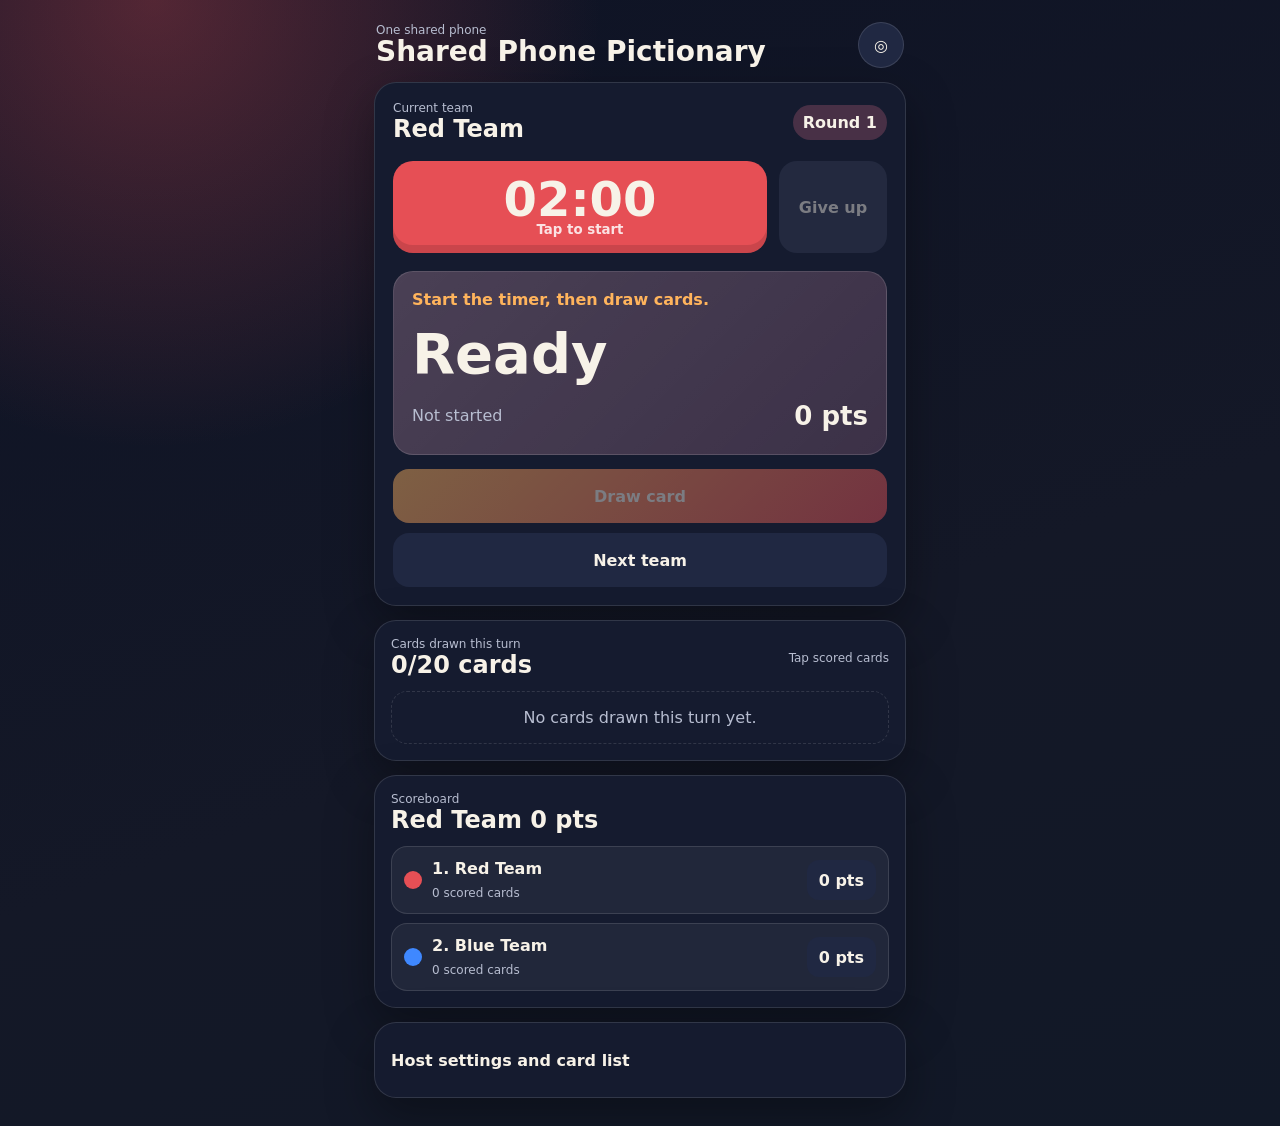
==== index.html @ 953c6c16 "Internationalize shared phone pictionary" ====
<!doctype html>
<html lang="en">
  <head>
    <meta charset="utf-8" />
    <meta name="viewport" content="width=device-width, initial-scale=1, viewport-fit=cover" />
    <meta name="theme-color" content="#0e1325" />
    <title>Shared Phone Pictionary</title>
    <link rel="stylesheet" href="styles.css" />
  </head>
  <body>
    <main class="app" id="app">
      <section class="hero">
        <div>
          <p class="kicker">One shared phone</p>
          <h1>Shared Phone Pictionary</h1>
        </div>
        <button class="icon-button" id="themeButton" type="button" aria-label="Switch team color">◎</button>
      </section>

      <section class="turn-card" aria-live="polite">
        <div class="turn-top">
          <div>
            <p class="label">Current team</p>
            <h2 id="currentTeam">Red Team</h2>
          </div>
          <div class="round-pill" id="roundStatus">Round 1</div>
        </div>

        <div class="timer-row">
          <button class="timer" id="timerButton" type="button" aria-label="Start or pause timer">
            <span id="timeLeft">02:00</span>
            <small id="timerHint">Tap to start</small>
          </button>
          <button class="give-up" id="giveUpButton" type="button">Give up</button>
        </div>

        <article class="prompt" id="promptPanel">
          <div class="prompt-image" id="promptImage" hidden></div>
          <p id="promptCategory">Start the timer, then draw cards.</p>
          <h3 id="promptText">Ready</h3>
          <div class="prompt-meta">
            <span id="promptDifficulty">Not started</span>
            <strong id="promptScore">0 pts</strong>
          </div>
        </article>

        <button class="primary" id="drawButton" type="button" disabled>Draw card</button>
        <button class="secondary" id="nextButton" type="button">Next team</button>
      </section>

      <section class="panel">
        <div class="panel-head">
          <div>
            <p class="label">Cards drawn this turn</p>
            <h2><span id="turnCount">0</span>/<span id="turnLimit">20</span> cards</h2>
          </div>
          <span class="subtle">Tap scored cards</span>
        </div>
        <div class="drawn-list" id="drawnList"></div>
      </section>

      <section class="panel">
        <div class="panel-head">
          <div>
            <p class="label">Scoreboard</p>
            <h2 id="leaderTitle">Red Team starts</h2>
          </div>
        </div>
        <div class="scoreboard" id="scoreboard"></div>
      </section>

      <details class="host">
        <summary>Host settings and card list</summary>
        <div class="host-note">
          Defaults now reset old saved settings on this phone. Custom card edits still save on this browser.
        </div>
        <div class="host-grid">
          <label>Teams
            <input id="teamCountInput" type="number" min="2" max="8" value="2" />
          </label>
          <label>Cards per turn
            <input id="limitInput" type="number" min="1" max="30" value="20" />
          </label>
          <label>Seconds
            <input id="timeInput" type="number" min="15" max="600" value="120" />
          </label>
          <label>Rounds
            <select id="roundInput">
              <option value="0">Unlimited</option>
              <option value="1">1 round</option>
              <option value="2">2 rounds</option>
              <option value="3">3 rounds</option>
              <option value="5">5 rounds</option>
            </select>
          </label>
        </div>
        <div class="host-actions">
          <button id="applySettings" type="button">Apply settings</button>
          <button id="resetGame" type="button">Reset game</button>
          <button id="resetDefaults" type="button">Reset to default setup</button>
        </div>

        <div class="team-editor">
          <p class="label">Team names</p>
          <div id="teamNameList"></div>
        </div>

        <div class="library">
          <div class="panel-head">
            <div>
              <p class="label">Card library</p>
              <h2><span id="libraryCount">999</span> cards</h2>
            </div>
          </div>
          <input id="cardSearch" type="search" placeholder="Search cards" />
          <div class="card-form">
            <input id="newCardText" type="text" placeholder="New prompt" />
            <select id="newCardCategory"></select>
            <select id="newCardScore"></select>
            <button id="addCard" type="button">Add card</button>
          </div>
          <div class="library-list" id="libraryList"></div>
        </div>
      </details>
    </main>
    <script src="app.js?v=20260805-english-cards"></script>
  </body>
</html>
---- styles.css ----
:root {
  --bg: #0e1325;
  --surface: #171d33;
  --surface-2: #202842;
  --text: #f7f2e8;
  --muted: #b7bdd0;
  --accent: #e64f55;
  --accent-2: #ffb45c;
  --line: rgba(255, 255, 255, 0.12);
  --shadow: 0 18px 48px rgba(0, 0, 0, 0.34);
  font-family: system-ui, -apple-system, BlinkMacSystemFont, "Segoe UI", sans-serif;
}

* {
  box-sizing: border-box;
}

body {
  margin: 0;
  min-height: 100vh;
  background:
    radial-gradient(circle at 12% 0%, color-mix(in srgb, var(--accent) 32%, transparent), transparent 28rem),
    linear-gradient(160deg, var(--bg), #141827 58%, #111827);
  color: var(--text);
}

button,
input,
select {
  font: inherit;
}

button {
  border: 0;
  color: inherit;
  cursor: pointer;
}

button:disabled {
  cursor: not-allowed;
  opacity: 0.45;
}

.app {
  width: min(100%, 560px);
  margin: 0 auto;
  padding: max(16px, env(safe-area-inset-top)) 14px max(28px, env(safe-area-inset-bottom));
}

.hero {
  display: flex;
  align-items: center;
  justify-content: space-between;
  padding: 6px 2px 14px;
}

.kicker,
.label,
.subtle {
  margin: 0;
  color: var(--muted);
  font-size: 12px;
  letter-spacing: 0;
}

h1,
h2,
h3,
p {
  margin-top: 0;
}

h1 {
  margin-bottom: 0;
  font-size: 28px;
  line-height: 1.1;
}

h2 {
  margin-bottom: 0;
  font-size: 24px;
}

.icon-button {
  width: 46px;
  height: 46px;
  border-radius: 50%;
  background: var(--surface-2);
  box-shadow: inset 0 0 0 1px var(--line);
}

.turn-card,
.panel,
.host {
  background: color-mix(in srgb, var(--surface) 92%, black);
  border: 1px solid var(--line);
  border-radius: 22px;
  box-shadow: var(--shadow);
}

.turn-card {
  padding: 18px;
}

.turn-top,
.timer-row,
.panel-head,
.host-actions {
  display: flex;
  align-items: center;
  justify-content: space-between;
  gap: 12px;
}

.round-pill {
  min-width: 56px;
  padding: 8px 10px;
  border-radius: 999px;
  background: color-mix(in srgb, var(--accent) 20%, var(--surface-2));
  text-align: center;
  font-weight: 800;
}

.timer-row {
  margin: 18px 0;
}

.timer {
  flex: 1;
  min-height: 92px;
  border-radius: 20px;
  background: var(--accent);
  box-shadow: inset 0 -8px 0 rgba(0, 0, 0, 0.12);
  display: grid;
  place-content: center;
}

.timer span {
  display: block;
  font-size: 48px;
  font-weight: 900;
  line-height: 0.95;
}

.timer small {
  color: rgba(255, 255, 255, 0.84);
  font-weight: 700;
}

.give-up {
  width: 108px;
  min-height: 92px;
  border-radius: 18px;
  background: #343b53;
  font-weight: 800;
}

.prompt {
  min-height: 184px;
  padding: 18px;
  border-radius: 20px;
  background:
    linear-gradient(135deg, rgba(255, 255, 255, 0.09), rgba(255, 255, 255, 0.02)),
    color-mix(in srgb, var(--accent) 12%, var(--surface-2));
  border: 1px solid var(--line);
}

.prompt-image {
  width: 100%;
  aspect-ratio: 16 / 10;
  margin-bottom: 14px;
  overflow: hidden;
  border-radius: 16px;
  background: rgba(0, 0, 0, 0.18);
  border: 1px solid var(--line);
}

.prompt-image img {
  display: block;
  width: 100%;
  height: 100%;
  object-fit: cover;
}

.prompt p {
  color: var(--accent-2);
  font-weight: 800;
}

.prompt h3 {
  margin: 12px 0 18px;
  font-size: clamp(34px, 12vw, 56px);
  line-height: 1.03;
  overflow-wrap: anywhere;
}

.prompt-meta {
  display: flex;
  justify-content: space-between;
  align-items: center;
  color: var(--muted);
}

.prompt-meta strong {
  color: var(--text);
  font-size: 26px;
}

.primary,
.secondary,
.host-actions button,
.card-form button {
  width: 100%;
  min-height: 54px;
  border-radius: 16px;
  font-weight: 900;
}

.primary {
  margin-top: 14px;
  background: linear-gradient(135deg, var(--accent-2), var(--accent));
}

.secondary {
  margin-top: 10px;
  background: var(--surface-2);
}

.panel,
.host {
  margin-top: 14px;
  padding: 16px;
}

.drawn-list,
.scoreboard,
.library-list {
  display: grid;
  gap: 9px;
  margin-top: 12px;
}

.empty {
  color: var(--muted);
  padding: 16px;
  border: 1px dashed var(--line);
  border-radius: 16px;
  text-align: center;
}

.drawn-card,
.score-row,
.library-item {
  display: grid;
  grid-template-columns: 1fr auto;
  gap: 10px;
  align-items: center;
  padding: 12px;
  border-radius: 16px;
  background: rgba(255, 255, 255, 0.055);
  border: 1px solid var(--line);
}

.drawn-card.scored {
  background: color-mix(in srgb, var(--accent) 26%, var(--surface-2));
  border-color: color-mix(in srgb, var(--accent) 70%, white);
}

.card-title {
  margin: 0 0 4px;
  font-weight: 850;
  overflow-wrap: anywhere;
}

.card-info {
  color: var(--muted);
  font-size: 12px;
}

.score-button,
.detail-button,
.mini-button {
  min-height: 40px;
  padding: 0 12px;
  border-radius: 12px;
  background: var(--surface-2);
  font-weight: 850;
}

.score-button.on {
  background: var(--accent-2);
  color: #25170c;
}

.score-row {
  grid-template-columns: auto 1fr auto;
}

.team-dot {
  width: 18px;
  height: 18px;
  border-radius: 50%;
  background: var(--accent);
}

.score-detail {
  grid-column: 1 / -1;
  display: none;
  color: var(--muted);
  font-size: 13px;
  line-height: 1.6;
}

.score-row.open .score-detail {
  display: block;
}

.host summary {
  cursor: pointer;
  font-weight: 900;
  min-height: 42px;
  display: flex;
  align-items: center;
}

.host-grid,
.card-form {
  display: grid;
  grid-template-columns: repeat(2, 1fr);
  gap: 10px;
  margin-top: 12px;
}

label {
  color: var(--muted);
  font-size: 12px;
  font-weight: 800;
}

input,
select {
  width: 100%;
  min-height: 44px;
  margin-top: 5px;
  border: 1px solid var(--line);
  border-radius: 12px;
  background: #11172a;
  color: var(--text);
  padding: 0 12px;
}

.host-actions {
  margin-top: 12px;
  display: grid;
  grid-template-columns: 1fr;
}

.team-editor,
.library {
  margin-top: 18px;
}

#teamNameList {
  display: grid;
  gap: 8px;
  margin-top: 8px;
}

.team-name-row {
  display: grid;
  grid-template-columns: 26px 1fr;
  gap: 8px;
  align-items: center;
}

.team-name-row i {
  width: 22px;
  height: 22px;
  border-radius: 50%;
  background: var(--team-color);
}

.card-form {
  grid-template-columns: 1fr 0.8fr 0.6fr;
}

.card-form button {
  grid-column: 1 / -1;
}

.library-list {
  max-height: 340px;
  overflow: auto;
  padding-right: 2px;
}

.library-item {
  grid-template-columns: auto 1fr auto auto;
}

.library-item input,
.library-item select {
  margin: 0;
}

.card-number {
  min-width: 72px;
  color: var(--accent-2);
  font-size: 12px;
  font-weight: 900;
}

.finished {
  pointer-events: none;
  opacity: 0.72;
}

@media (max-width: 380px) {
  .timer span {
    font-size: 40px;
  }

  .give-up {
    width: 92px;
  }

  .host-grid {
    grid-template-columns: 1fr;
  }

  .library-item {
    grid-template-columns: 1fr auto;
  }

  .library-item input {
    grid-column: 1 / -1;
  }
}
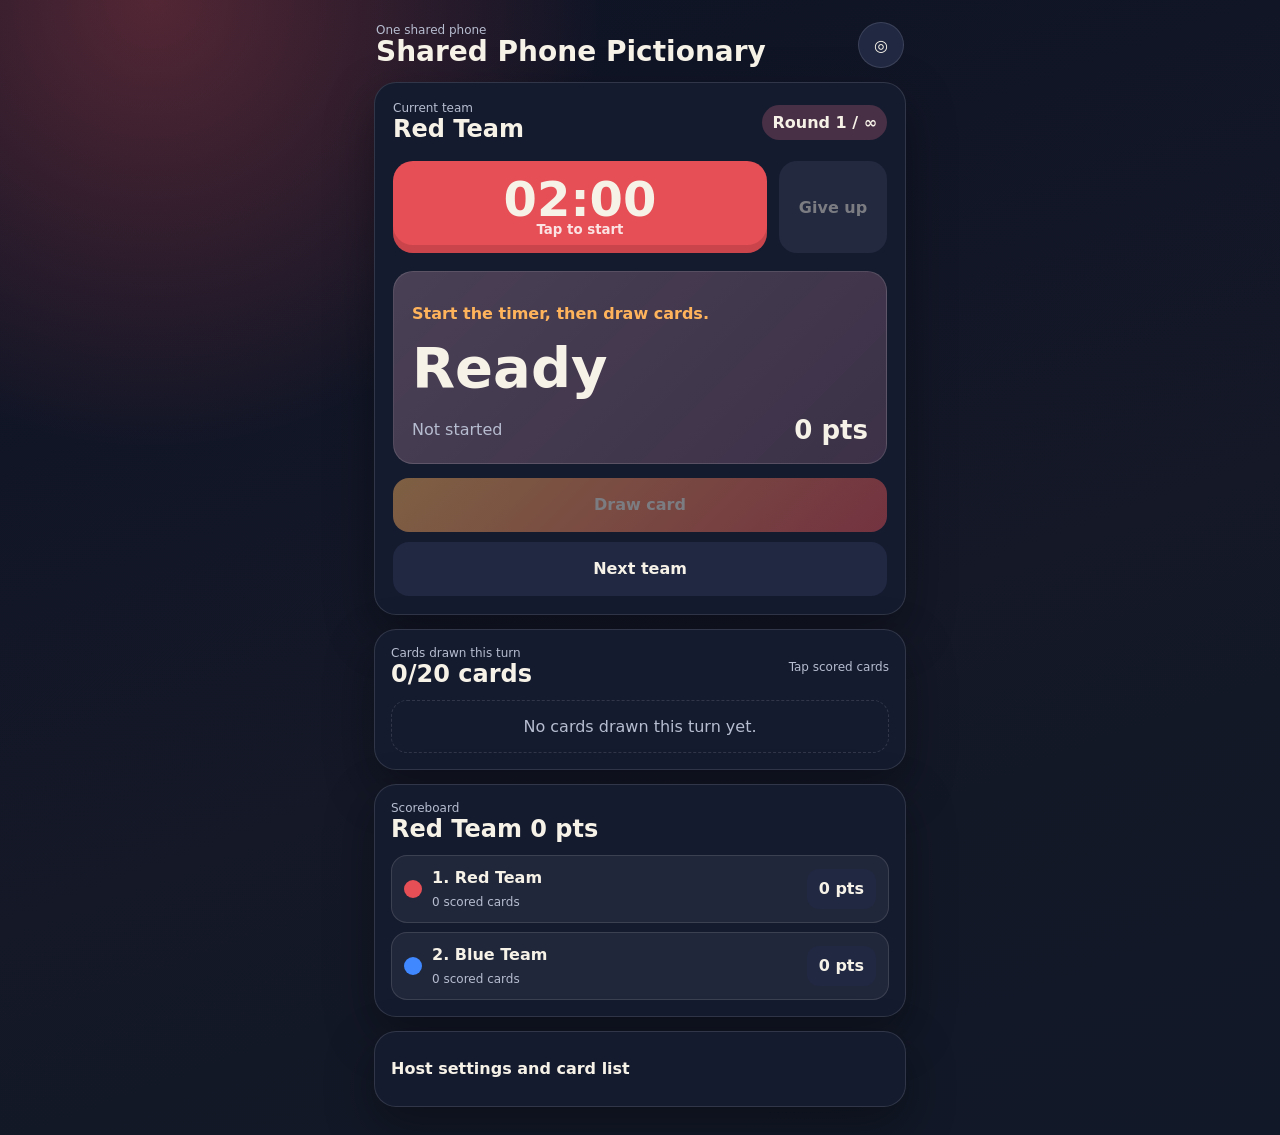
==== commit 06b6874f: "Improve prompts and reference images" ====
--- a/index.html
+++ b/index.html
@@ -123,6 +123,6 @@
         </div>
       </details>
     </main>
-    <script src="app.js?v=20260805-english-cards"></script>
+    <script src="app.js?v=20260805-image-hints"></script>
   </body>
 </html>
--- a/styles.css
+++ b/styles.css
@@ -167,8 +167,14 @@
 
 .prompt-image {
   width: 100%;
-  aspect-ratio: 16 / 10;
   margin-bottom: 14px;
+  display: grid;
+  grid-template-columns: repeat(auto-fit, minmax(128px, 1fr));
+  gap: 10px;
+}
+
+.prompt-image figure {
+  margin: 0;
   overflow: hidden;
   border-radius: 16px;
   background: rgba(0, 0, 0, 0.18);
@@ -178,8 +184,15 @@
 .prompt-image img {
   display: block;
   width: 100%;
-  height: 100%;
+  aspect-ratio: 16 / 10;
   object-fit: cover;
+}
+
+.prompt-image figcaption {
+  padding: 7px 9px;
+  color: var(--muted);
+  font-size: 12px;
+  font-weight: 800;
 }
 
 .prompt p {
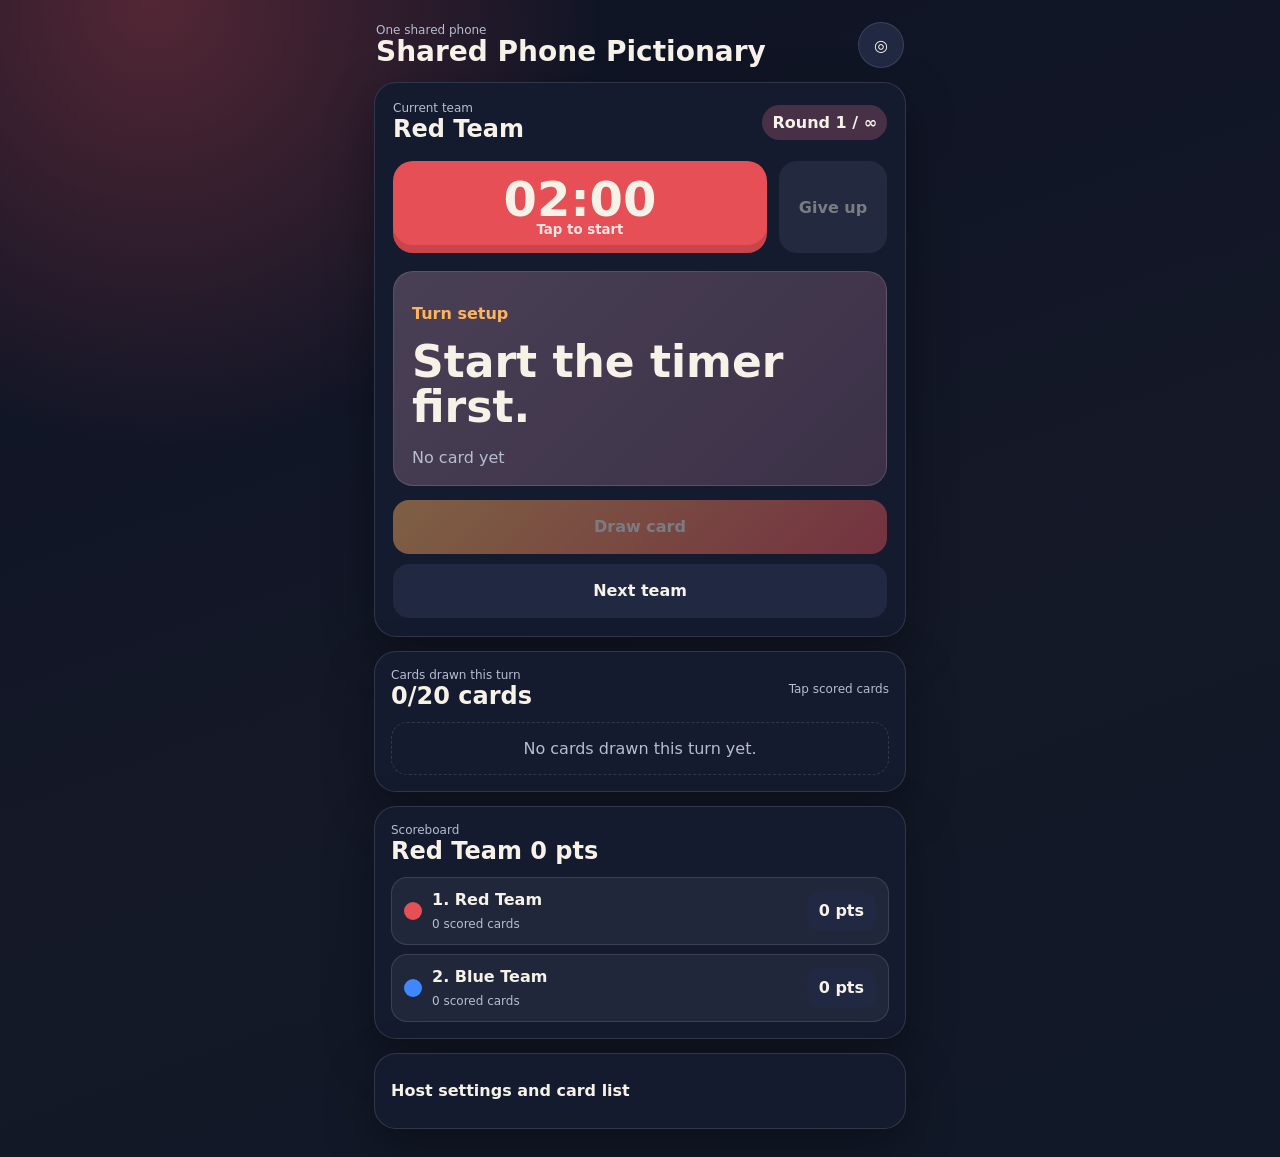
==== commit 34cb3674: "Expand varied prompt deck" ====
--- a/index.html
+++ b/index.html
@@ -109,7 +109,7 @@
           <div class="panel-head">
             <div>
               <p class="label">Card library</p>
-              <h2><span id="libraryCount">999</span> cards</h2>
+              <h2><span id="libraryCount">2500+</span> cards</h2>
             </div>
           </div>
           <input id="cardSearch" type="search" placeholder="Search cards" />
@@ -123,6 +123,6 @@
         </div>
       </details>
     </main>
-    <script src="app.js?v=20260805-image-hints"></script>
+    <script src="app.js?v=20260805-stable-images"></script>
   </body>
 </html>
--- a/styles.css
+++ b/styles.css
@@ -207,6 +207,10 @@
   overflow-wrap: anywhere;
 }
 
+.prompt.waiting h3 {
+  font-size: clamp(30px, 9vw, 44px);
+}
+
 .prompt-meta {
   display: flex;
   justify-content: space-between;
@@ -217,6 +221,10 @@
 .prompt-meta strong {
   color: var(--text);
   font-size: 26px;
+}
+
+.prompt.waiting .prompt-meta strong:empty {
+  display: none;
 }
 
 .primary,
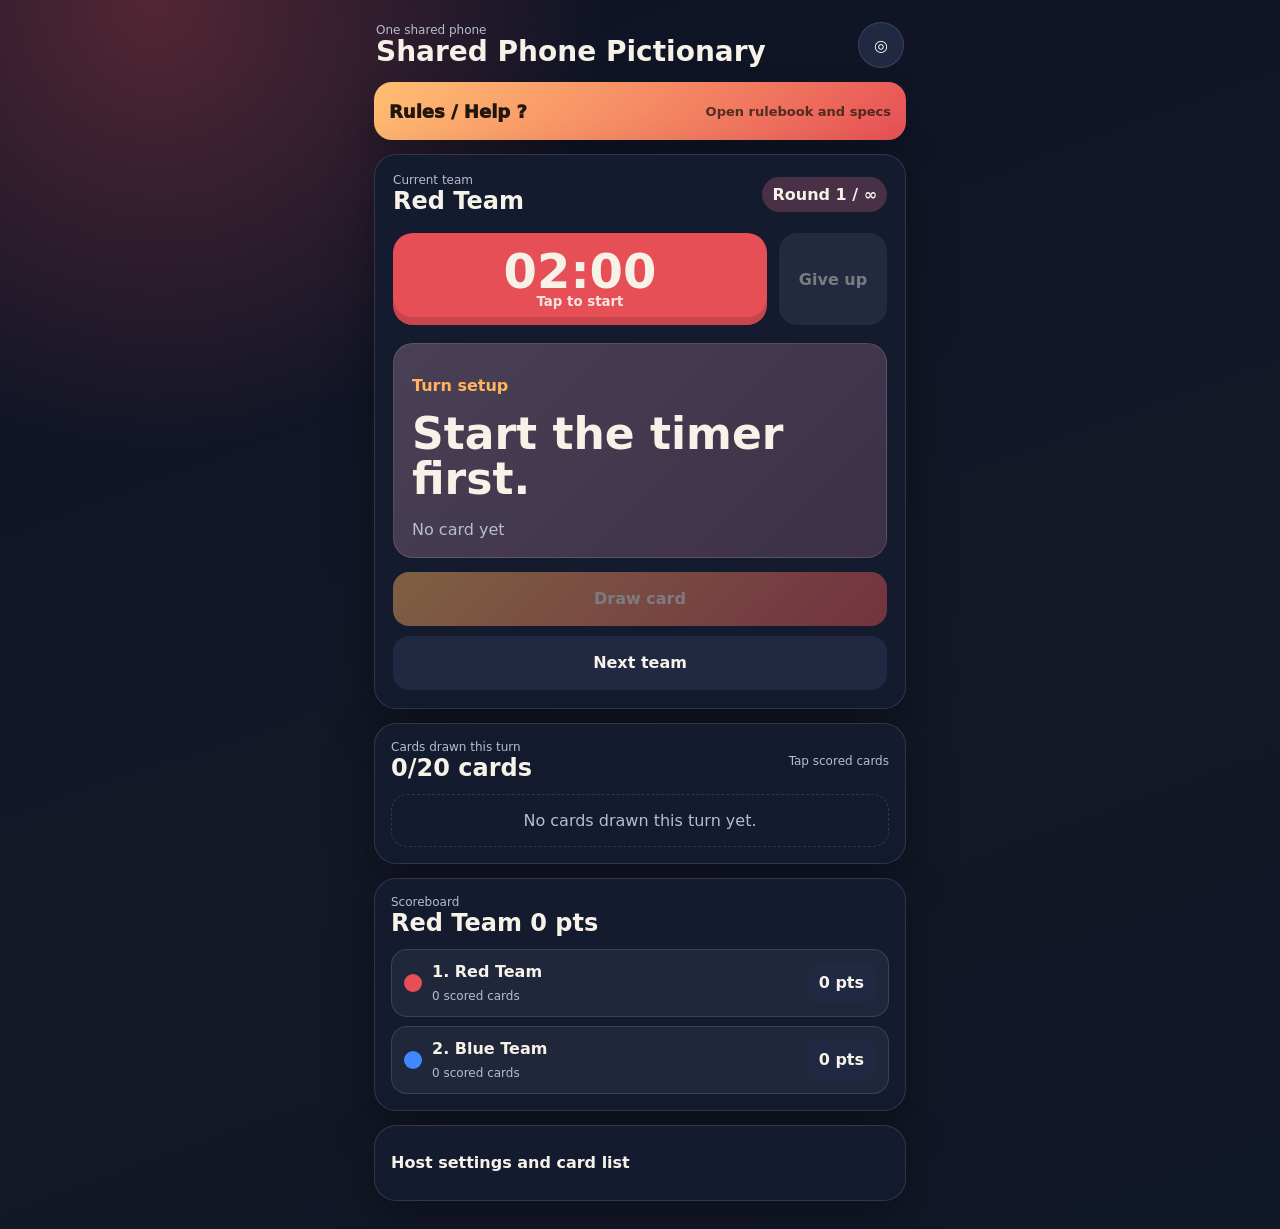
==== commit 2237b3a7: "Add bilingual rules and specs page" ====
--- a/index.html
+++ b/index.html
@@ -5,7 +5,7 @@
     <meta name="viewport" content="width=device-width, initial-scale=1, viewport-fit=cover" />
     <meta name="theme-color" content="#0e1325" />
     <title>Shared Phone Pictionary</title>
-    <link rel="stylesheet" href="styles.css" />
+    <link rel="stylesheet" href="styles.css?v=20260805-rules" />
   </head>
   <body>
     <main class="app" id="app">
@@ -14,8 +14,15 @@
           <p class="kicker">One shared phone</p>
           <h1>Shared Phone Pictionary</h1>
         </div>
-        <button class="icon-button" id="themeButton" type="button" aria-label="Switch team color">◎</button>
+        <div class="hero-actions">
+          <button class="icon-button" id="themeButton" type="button" aria-label="Switch team color">◎</button>
+        </div>
       </section>
+
+      <a class="rules-banner" href="rules.html" target="_blank" aria-label="Open rules and specifications in a separate page">
+        <strong>Rules / Help ?</strong>
+        <span>Open rulebook and specs</span>
+      </a>
 
       <section class="turn-card" aria-live="polite">
         <div class="turn-top">
@@ -109,7 +116,7 @@
           <div class="panel-head">
             <div>
               <p class="label">Card library</p>
-              <h2><span id="libraryCount">2500+</span> cards</h2>
+              <h2><span id="libraryCount">2300</span> cards</h2>
             </div>
           </div>
           <input id="cardSearch" type="search" placeholder="Search cards" />
--- a/styles.css
+++ b/styles.css
@@ -51,6 +51,7 @@
   display: flex;
   align-items: center;
   justify-content: space-between;
+  gap: 12px;
   padding: 6px 2px 14px;
 }
 
@@ -87,6 +88,61 @@
   border-radius: 50%;
   background: var(--surface-2);
   box-shadow: inset 0 0 0 1px var(--line);
+}
+
+.hero-actions {
+  display: flex;
+  align-items: center;
+  gap: 8px;
+  flex-shrink: 0;
+}
+
+.help-button {
+  min-height: 42px;
+  display: inline-flex;
+  align-items: center;
+  justify-content: center;
+  padding: 0 13px;
+  border-radius: 999px;
+  background: var(--surface-2);
+  box-shadow: inset 0 0 0 1px var(--line);
+  color: var(--text);
+  font-size: 13px;
+  font-weight: 900;
+  text-decoration: none;
+  white-space: nowrap;
+}
+
+.help-button.return-to-game {
+  border: 0;
+  cursor: pointer;
+}
+
+.rules-banner {
+  min-height: 58px;
+  margin-bottom: 14px;
+  padding: 12px 15px;
+  display: flex;
+  align-items: center;
+  justify-content: space-between;
+  gap: 12px;
+  border-radius: 18px;
+  background: linear-gradient(135deg, color-mix(in srgb, var(--accent-2) 86%, white), var(--accent));
+  color: #22160d;
+  box-shadow: 0 14px 34px rgba(0, 0, 0, 0.24);
+  text-decoration: none;
+}
+
+.rules-banner strong {
+  font-size: 18px;
+  font-weight: 950;
+}
+
+.rules-banner span {
+  color: rgba(34, 22, 13, 0.76);
+  font-size: 13px;
+  font-weight: 850;
+  text-align: right;
 }
 
 .turn-card,
@@ -234,12 +290,15 @@
   width: 100%;
   min-height: 54px;
   border-radius: 16px;
+  background: var(--surface-2);
+  color: var(--text);
   font-weight: 900;
 }
 
 .primary {
   margin-top: 14px;
   background: linear-gradient(135deg, var(--accent-2), var(--accent));
+  color: var(--text);
 }
 
 .secondary {
@@ -436,6 +495,75 @@
   opacity: 0.72;
 }
 
+.rules-page {
+  width: min(100%, 900px);
+}
+
+.rules-hero {
+  padding-top: 10px;
+}
+
+.rules-section {
+  margin-top: 14px;
+  padding: 20px;
+  background: color-mix(in srgb, var(--surface) 92%, black);
+  border: 1px solid var(--line);
+  border-radius: 18px;
+  box-shadow: var(--shadow);
+}
+
+.return-bar {
+  width: 100%;
+  min-height: 58px;
+  margin-top: 14px;
+  border-radius: 16px;
+  background: var(--accent);
+  color: white;
+  font-weight: 950;
+  box-shadow: var(--shadow);
+}
+
+.rules-section h2 {
+  margin: 3px 0 14px;
+}
+
+.rules-section ol {
+  margin: 0;
+  padding-left: 24px;
+  line-height: 1.7;
+}
+
+.rules-section li + li {
+  margin-top: 7px;
+}
+
+.spec-list {
+  display: grid;
+  gap: 10px;
+  margin: 0;
+}
+
+.spec-list div {
+  display: grid;
+  grid-template-columns: 180px 1fr;
+  gap: 12px;
+  padding: 12px;
+  border-radius: 14px;
+  background: rgba(255, 255, 255, 0.055);
+  border: 1px solid var(--line);
+}
+
+.spec-list dt {
+  color: var(--accent-2);
+  font-weight: 900;
+}
+
+.spec-list dd {
+  margin: 0;
+  color: var(--text);
+  line-height: 1.6;
+}
+
 @media (max-width: 380px) {
   .timer span {
     font-size: 40px;
@@ -456,4 +584,16 @@
   .library-item input {
     grid-column: 1 / -1;
   }
-}
+
+  .hero {
+    align-items: flex-start;
+  }
+
+  .hero-actions {
+    flex-direction: column;
+  }
+
+  .spec-list div {
+    grid-template-columns: 1fr;
+  }
+}
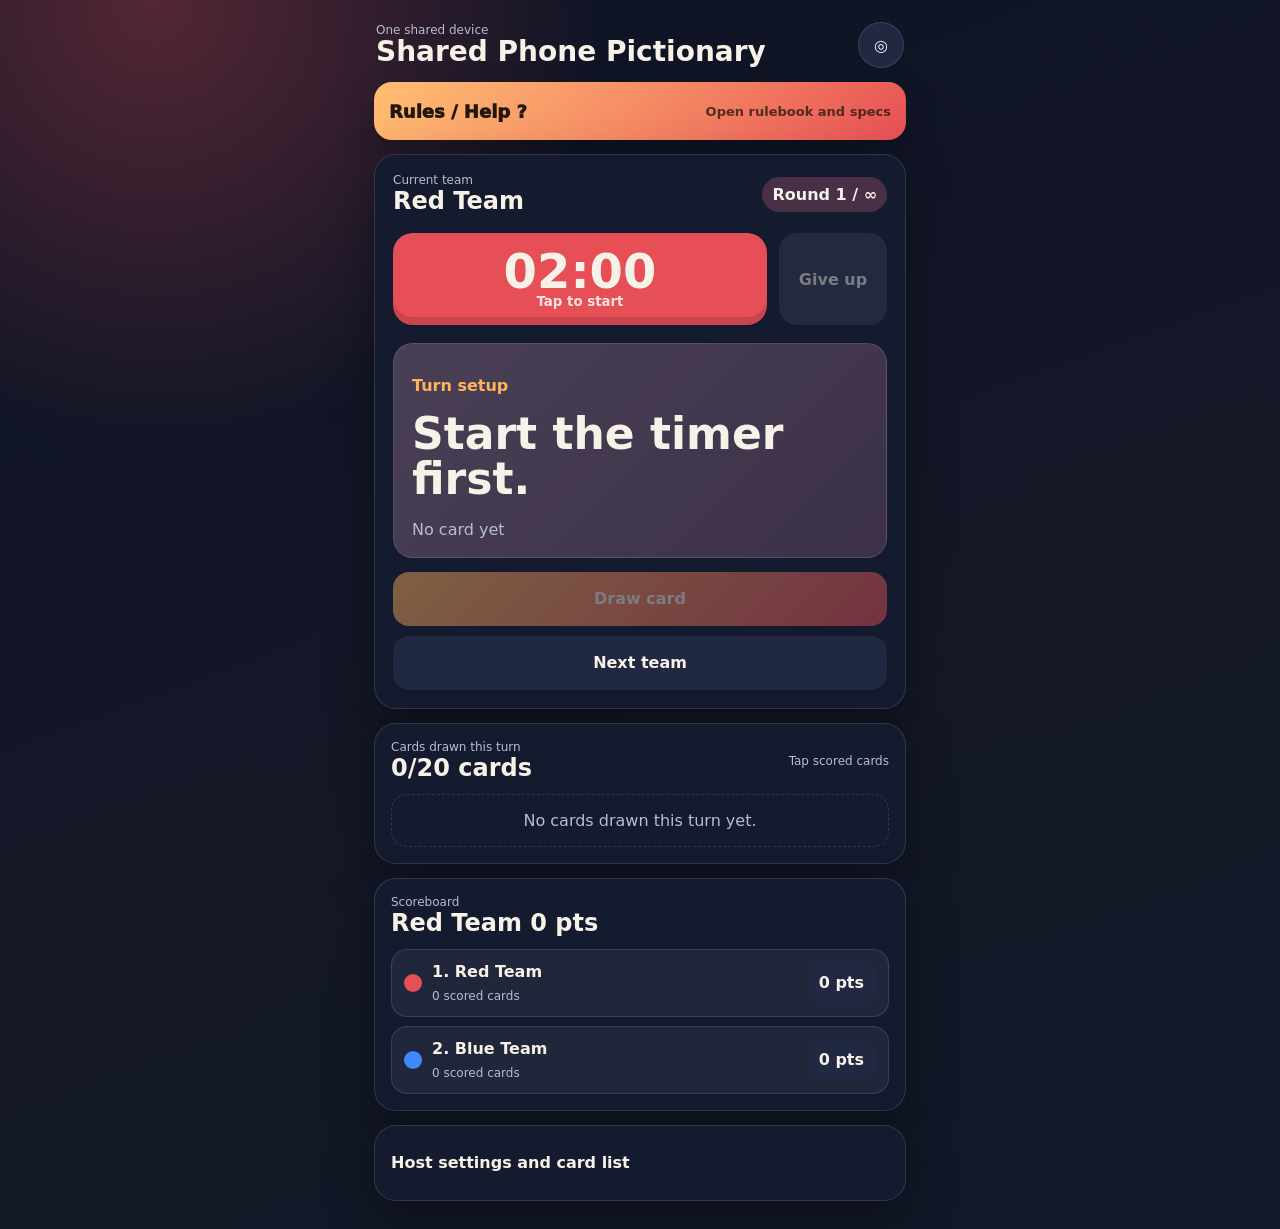
==== commit 881c7eac: "Update rules for shared phone or PC play" ====
--- a/index.html
+++ b/index.html
@@ -5,13 +5,13 @@
     <meta name="viewport" content="width=device-width, initial-scale=1, viewport-fit=cover" />
     <meta name="theme-color" content="#0e1325" />
     <title>Shared Phone Pictionary</title>
-    <link rel="stylesheet" href="styles.css?v=20260805-rules" />
+    <link rel="stylesheet" href="styles.css?v=20260805-mobile-guide" />
   </head>
   <body>
     <main class="app" id="app">
       <section class="hero">
         <div>
-          <p class="kicker">One shared phone</p>
+          <p class="kicker">One shared device</p>
           <h1>Shared Phone Pictionary</h1>
         </div>
         <div class="hero-actions">
@@ -79,7 +79,7 @@
       <details class="host">
         <summary>Host settings and card list</summary>
         <div class="host-note">
-          Defaults now reset old saved settings on this phone. Custom card edits still save on this browser.
+          Defaults now reset old saved settings on this device. Custom card edits still save on this browser.
         </div>
         <div class="host-grid">
           <label>Teams
--- a/styles.css
+++ b/styles.css
@@ -18,6 +18,7 @@
 body {
   margin: 0;
   min-height: 100vh;
+  overflow-x: hidden;
   background:
     radial-gradient(circle at 12% 0%, color-mix(in srgb, var(--accent) 32%, transparent), transparent 28rem),
     linear-gradient(160deg, var(--bg), #141827 58%, #111827);
@@ -497,13 +498,16 @@
 
 .rules-page {
   width: min(100%, 900px);
+  overflow-x: hidden;
 }
 
 .rules-hero {
   padding-top: 10px;
 }
 
-.rules-section {
+.rules-section,
+.rules-closed {
+  min-width: 0;
   margin-top: 14px;
   padding: 20px;
   background: color-mix(in srgb, var(--surface) 92%, black);
@@ -527,14 +531,182 @@
   margin: 3px 0 14px;
 }
 
+.rules-closed {
+  min-height: 70vh;
+  display: grid;
+  align-content: center;
+}
+
+.rules-closed[hidden] {
+  display: none;
+}
+
+.rules-closed h2 {
+  margin: 4px 0 12px;
+  font-size: 34px;
+}
+
+.rules-closed p {
+  margin-bottom: 10px;
+  color: var(--muted);
+  line-height: 1.6;
+}
+
 .rules-section ol {
   margin: 0;
   padding-left: 24px;
   line-height: 1.7;
 }
 
+.rules-section li,
+.rules-section p,
+.rules-section dd,
+.guide-list span {
+  overflow-wrap: anywhere;
+}
+
 .rules-section li + li {
   margin-top: 7px;
+}
+
+.screen-guide {
+  display: grid;
+  grid-template-columns: minmax(0, 360px) minmax(0, 1fr);
+  gap: 18px;
+  align-items: start;
+}
+
+.screenshot-frame {
+  position: relative;
+  min-width: 0;
+  max-width: 100%;
+  overflow: hidden;
+  border-radius: 18px;
+  border: 1px solid var(--line);
+  background: #0d1324;
+  box-shadow: 0 16px 38px rgba(0, 0, 0, 0.26);
+}
+
+.screenshot-frame img {
+  display: block;
+  width: 100%;
+  height: auto;
+}
+
+.host-shot {
+  max-height: 760px;
+  overflow: auto;
+}
+
+.callout {
+  position: absolute;
+  left: var(--x);
+  top: var(--y);
+  width: 30px;
+  height: 30px;
+  transform: translate(-50%, -50%);
+  display: grid;
+  place-items: center;
+  border-radius: 50%;
+  background: #ffffff;
+  color: #101624;
+  border: 3px solid var(--accent);
+  font-weight: 950;
+  box-shadow: 0 8px 20px rgba(0, 0, 0, 0.36);
+}
+
+.guide-list {
+  display: grid;
+  min-width: 0;
+  gap: 10px;
+  margin: 0;
+  padding: 0;
+  list-style: none;
+  counter-reset: guide;
+}
+
+.guide-list li {
+  counter-increment: guide;
+  position: relative;
+  padding: 12px 12px 12px 48px;
+  border-radius: 14px;
+  background: rgba(255, 255, 255, 0.055);
+  border: 1px solid var(--line);
+  line-height: 1.45;
+}
+
+.guide-list li::before {
+  content: counter(guide);
+  position: absolute;
+  left: 12px;
+  top: 13px;
+  width: 24px;
+  height: 24px;
+  display: grid;
+  place-items: center;
+  border-radius: 50%;
+  background: var(--accent);
+  color: white;
+  font-size: 13px;
+  font-weight: 950;
+}
+
+.guide-list strong {
+  display: block;
+  margin-bottom: 4px;
+}
+
+.guide-list span {
+  color: var(--muted);
+  font-size: 13px;
+}
+
+.host-spec-note {
+  margin-top: 14px;
+  padding: 14px;
+  border-radius: 14px;
+  background: color-mix(in srgb, var(--accent) 12%, var(--surface-2));
+  border: 1px solid var(--line);
+}
+
+.host-spec-note p {
+  margin: 0;
+  color: var(--muted);
+  line-height: 1.55;
+}
+
+.host-spec-note p + p {
+  margin-top: 8px;
+}
+
+.language-toggle,
+.inline-english {
+  margin-top: 12px;
+}
+
+.language-toggle summary,
+.inline-english summary {
+  min-height: 40px;
+  display: flex;
+  align-items: center;
+  padding: 0 12px;
+  border-radius: 12px;
+  background: var(--surface-2);
+  color: var(--accent-2);
+  font-weight: 900;
+  cursor: pointer;
+}
+
+.language-toggle ol,
+.language-toggle .spec-list,
+.inline-english p {
+  margin-top: 10px;
+}
+
+.inline-english p {
+  color: var(--muted);
+  font-size: 13px;
+  line-height: 1.55;
 }
 
 .spec-list {
@@ -564,6 +736,83 @@
   line-height: 1.6;
 }
 
+@media (max-width: 760px) {
+  .rules-page {
+    width: 100vw;
+    max-width: 100vw;
+    margin: 0;
+    padding-left: 10px;
+    padding-right: 10px;
+  }
+
+  .rules-page * {
+    min-width: 0;
+  }
+
+  .rules-hero {
+    align-items: flex-start;
+  }
+
+  .rules-hero h1 {
+    font-size: 24px;
+  }
+
+  .rules-section,
+  .rules-closed {
+    width: 100%;
+    max-width: 100%;
+    padding: 14px;
+    border-radius: 16px;
+  }
+
+  .rules-section ol {
+    padding-left: 18px;
+  }
+
+  .screen-guide {
+    grid-template-columns: 1fr;
+    gap: 14px;
+  }
+
+  .screenshot-frame {
+    width: min(100%, 420px);
+    margin: 0 auto;
+  }
+
+  .host-shot {
+    max-height: 62vh;
+  }
+
+  .callout {
+    width: 26px;
+    height: 26px;
+    border-width: 2px;
+    font-size: 12px;
+  }
+
+  .guide-list li {
+    padding: 11px 11px 11px 44px;
+  }
+
+  .guide-list span,
+  .host-spec-note p {
+    font-size: 12px;
+  }
+
+  .rules-section li,
+  .rules-section p,
+  .rules-section dd,
+  .guide-list span,
+  .inline-english p {
+    word-break: auto-phrase;
+    overflow-wrap: anywhere;
+  }
+
+  .spec-list div {
+    grid-template-columns: 1fr;
+  }
+}
+
 @media (max-width: 380px) {
   .timer span {
     font-size: 40px;
@@ -593,7 +842,7 @@
     flex-direction: column;
   }
 
-  .spec-list div {
-    grid-template-columns: 1fr;
-  }
-}
+  .rules-hero {
+    gap: 8px;
+  }
+}
